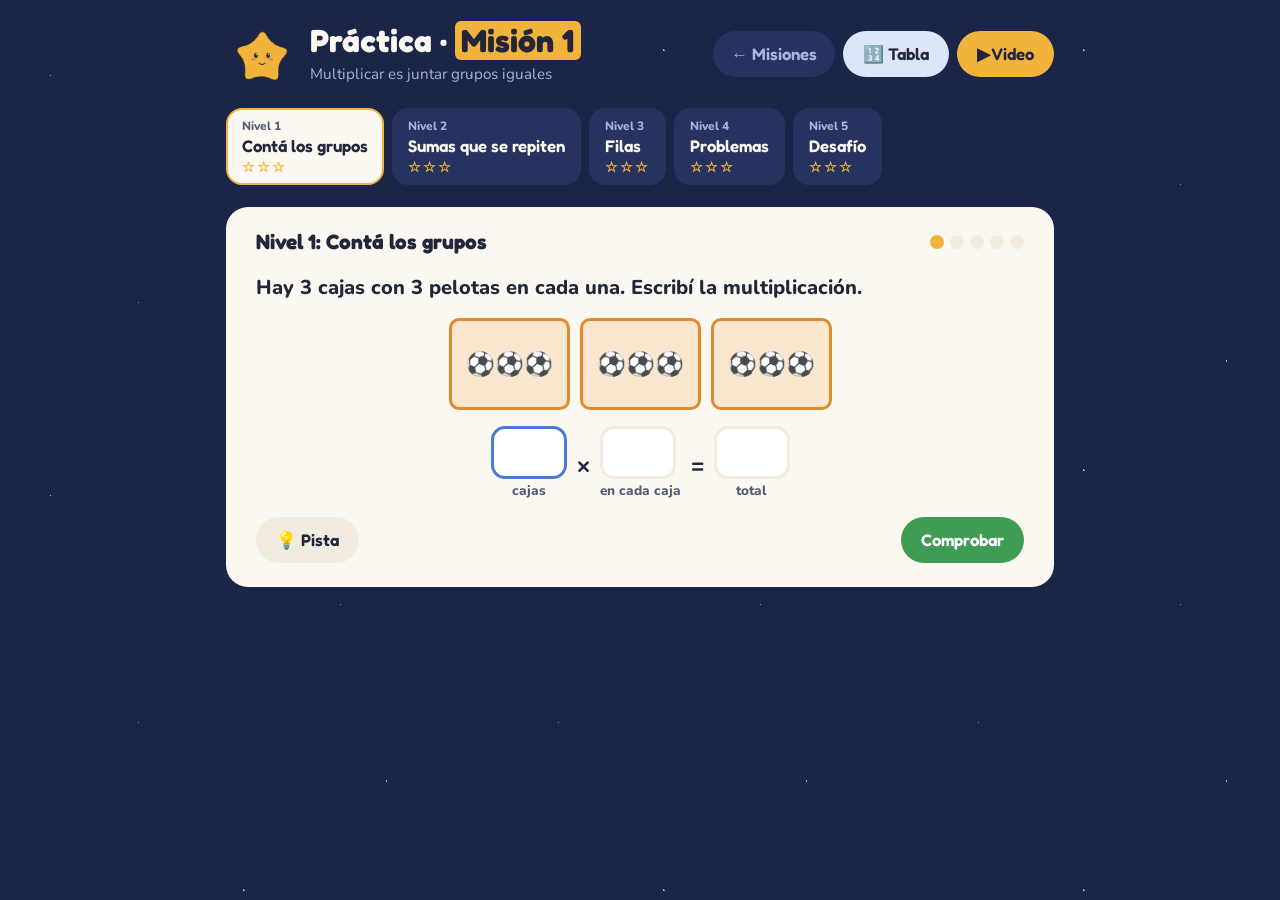
==== M1_practica.html @ fa5069f9 "Misión 1: video and practice (grupos iguales, tabla pitagórica) Co-Authored-By: Claude Opus 5.5 <nor" ====
<!doctype html>
<html lang="es">
<head>
<meta charset="utf-8">
<meta name="viewport" content="width=device-width, initial-scale=1, viewport-fit=cover">
<title>Práctica Misión 1</title>
<link rel="preconnect" href="https://fonts.googleapis.com">
<link rel="stylesheet" href="https://fonts.googleapis.com/css2?family=Fredoka:wght@500;600;700&family=Nunito:wght@600;800&display=swap">
<style>
/* Layout: night-sky page like the study guide and the video. Header (mascot + title + video button),
   level pills, then one paper card that shows a single question at a time with picture, answer, feedback. */
:root {
  --sky: #1b2547;
  --sky-2: #26335f;
  --star: #f2b33d;
  --star-soft: #f7d58c;
  --paper: #fbf8f1;
  --paper-2: #f1ecdf;
  --ink: #23263a;
  --ink-2: #555a75;
  --muted: #aab4d8;
  --good: #3f9c55;
  --good-soft: #dff2e3;
  --bad: #d4513d;
  --bad-soft: #fbe3de;
  --a: #4a7bd8;
  --a-soft: #dbe6fa;
  --b: #e08a2c;
  --b-soft: #fbe7cf;
  --display: "Fredoka", "Arial Rounded MT Bold", "Trebuchet MS", sans-serif;
  --body: "Nunito", "Avenir Next", "Segoe UI", sans-serif;
  color-scheme: dark;
}
* { box-sizing: border-box; }
body {
  margin: 0;
  background-color: var(--sky);
  background-image:
    radial-gradient(1.5px 1.5px at 12% 18%, #ffffffaa 50%, transparent 51%),
    radial-gradient(1px 1px at 33% 72%, #ffffff88 50%, transparent 51%),
    radial-gradient(2px 2px at 58% 12%, #ffffffaa 50%, transparent 51%),
    radial-gradient(1px 1px at 81% 44%, #ffffff77 50%, transparent 51%),
    radial-gradient(1.5px 1.5px at 92% 86%, #ffffff99 50%, transparent 51%);
  background-size: 420px 420px;
  color: var(--paper);
  font-family: var(--body);
  font-size: 18px;
  line-height: 1.45;
  -webkit-tap-highlight-color: transparent;
}
.wrap { max-width: 860px; margin: 0 auto; padding: 18px 16px 56px; display: grid; gap: 18px; }
header { display: grid; grid-template-columns: auto minmax(0, 1fr) auto; gap: 12px; align-items: center; }
.mascot { width: 72px; height: 72px; transition: transform .3s; }
.mascot.jump { animation: jump .7s ease; }
@keyframes jump { 30% { transform: translateY(-16px) rotate(-8deg); } 60% { transform: translateY(0) rotate(6deg); } }
h1 { font-family: var(--display); font-size: clamp(1.4rem, 4.5vw, 2rem); margin: 0; line-height: 1.1; }
h1 mark { background: var(--star); color: var(--ink); padding: 0 .2em; border-radius: 6px; }
.sub { margin: 4px 0 0; color: var(--muted); font-size: .95rem; }

button {
  font: 600 1.05rem var(--display); border: none; border-radius: 999px; padding: 10px 20px; cursor: pointer;
  background: var(--sky); color: var(--paper); min-height: 46px;
}
button.alt { background: var(--paper-2); color: var(--ink); }
button.go { background: var(--good); color: #fff; }
button:disabled { opacity: .45; cursor: default; }
.video-btn { background: var(--star); color: var(--ink); white-space: nowrap; }

.video-box { display: none; background: #000; border-radius: 18px; overflow: hidden; }
.video-box.open { display: block; }
.video-box video { width: 100%; display: block; }
.head-btns { display: flex; flex-wrap: wrap; gap: 8px; justify-content: flex-end; }
@media (max-width: 600px) {
  .head-btns { grid-column: 1 / -1; justify-content: stretch; }
  .head-btns button { flex: 1; }
}
.table-btn { background: var(--a-soft); color: var(--ink); white-space: nowrap; }
.back-btn { font: 600 1.05rem var(--display); background: var(--sky-2); color: var(--muted); text-decoration: none; border-radius: 999px; padding: 10px 18px; display: inline-grid; place-items: center; min-height: 46px; white-space: nowrap; }
@media (max-width: 600px) { .back-btn { flex: 1; } }

/* tabla pitagórica: tap a number to see its row and column */
.ptable-box { display: none; background: var(--paper); color: var(--ink); border-radius: 22px; padding: 16px; gap: 10px; justify-items: center; }
.ptable-box.open { display: grid; }
.ptable-box p { margin: 0; font-weight: 800; text-align: center; }
.ptable-box .readout { font: 600 clamp(1.1rem, 4.5vw, 1.6rem) var(--display); text-align: center; min-height: 1.4em; }
.ptable-box .readout b { color: var(--a); }
.ptable-box .readout i { color: var(--b); font-style: normal; }
.ptable-box .readout em { color: var(--good); font-style: normal; }
.ptable { border-collapse: separate; border-spacing: 2px; font-family: var(--display); font-weight: 600; font-size: clamp(.7rem, 2.6vw, 1rem); }
.ptable td { width: clamp(24px, 7.6vw, 40px); height: clamp(24px, 7.6vw, 36px); text-align: center; border-radius: 6px; cursor: pointer; background: #fff; }
.ptable tr:first-child td, .ptable td:first-child { background: var(--paper-2); color: var(--ink-2); }
.ptable td.row { background: var(--a-soft); }
.ptable td.col { background: var(--b-soft); }
.ptable td.rh { background: var(--a); color: #fff; }
.ptable td.ch { background: var(--b); color: #fff; }
.ptable td.hit { background: var(--good); color: #fff; }

.levels { display: flex; gap: 8px; overflow-x: auto; padding-bottom: 4px; }
.lvl {
  flex: none; background: var(--sky-2); color: var(--paper); border: 2px solid transparent;
  border-radius: 16px; padding: 8px 14px; text-align: left; min-height: 0; display: grid; gap: 2px;
}
.lvl small { font-family: var(--body); font-weight: 800; color: var(--muted); font-size: .75rem; }
.lvl .stars { color: var(--star); letter-spacing: 2px; font-size: .9rem; }
.lvl.on { border-color: var(--star); background: var(--paper); color: var(--ink); }
.lvl.on small { color: var(--ink-2); }

.card { background: var(--paper); color: var(--ink); border-radius: 22px; padding: 20px clamp(16px, 4vw, 30px) 24px; display: grid; gap: 16px; }
.card-top { display: flex; justify-content: space-between; align-items: center; gap: 10px; flex-wrap: wrap; }
.card-top h2 { font-family: var(--display); margin: 0; font-size: 1.3rem; }
.dots { display: flex; gap: 6px; }
.dots span { width: 14px; height: 14px; border-radius: 50%; background: var(--paper-2); }
.dots span.now { background: var(--star); }
.dots span.ok { background: var(--good); }
.dots span.meh { background: var(--b); }

.prompt { font-size: 1.25rem; font-weight: 800; }
.prompt .big { font-family: var(--display); font-size: 1.7rem; font-weight: 600; }
.pic { display: flex; flex-wrap: wrap; gap: 10px; justify-content: center; }

.bag { border: 3px solid #bab4a8; background: #ece8e0; border-radius: 50%; min-width: 92px; min-height: 92px; padding: 14px; display: flex; flex-wrap: wrap; gap: 2px; justify-content: center; align-content: center; max-width: 130px; font-size: 1.45rem; line-height: 1; }
.bag.box { border-radius: 10px; border-color: var(--b); background: var(--b-soft); }
.bag.bolsa { border-radius: 18px 18px 30px 30px; border-color: var(--a); background: var(--a-soft); }

.tray { display: inline-grid; gap: 4px; padding: 10px; background: #d8dde9; border: 4px solid #a0a8be; border-radius: 16px; font-size: 1.6rem; line-height: 1; }
.tray span { width: 1.6em; height: 1.6em; display: grid; place-items: center; border-radius: 8px; }
.tray span.new { background: var(--good-soft); }

.tree { display: grid; gap: 6px; font-weight: 800; }
.tree div { display: flex; gap: 8px; flex-wrap: wrap; align-items: center; }
.tree .r { background: var(--a-soft); color: var(--a); border-radius: 10px; padding: 3px 10px; }
.tree .l { background: var(--b-soft); color: #9a5a12; border-radius: 10px; padding: 3px 10px; }

.answer { display: flex; flex-wrap: wrap; gap: 10px; align-items: center; justify-content: center; font-family: var(--display); font-size: 1.8rem; }
.answer input {
  width: 3.2ch; min-width: 76px; font: 600 1.8rem var(--display); text-align: center; color: var(--ink);
  border: 3px solid var(--paper-2); border-radius: 14px; padding: 6px; background: #fff;
}
.answer input:focus { outline: none; border-color: var(--a); }
.answer input.right { border-color: var(--good); background: var(--good-soft); }
.answer input.wrong { border-color: var(--bad); background: var(--bad-soft); }
.answer .lbl { font-family: var(--body); font-size: .85rem; color: var(--ink-2); display: block; text-align: center; font-weight: 800; }
.answer label { display: grid; gap: 2px; }

.choices { display: grid; grid-template-columns: repeat(auto-fit, minmax(170px, 1fr)); gap: 10px; }
.choice {
  background: #fff; color: var(--ink); border: 3px solid var(--paper-2); border-radius: 16px;
  font: 600 1.35rem var(--display); padding: 12px; min-height: 64px;
}
.choice:hover:not(:disabled) { border-color: var(--a); }
.choice.sel { border-color: var(--a); background: var(--a-soft); }
.choice.right { border-color: var(--good); background: var(--good-soft); }
.choice.wrong { border-color: var(--bad); background: var(--bad-soft); }
.choice.missed { border-color: var(--good); border-style: dashed; }
.note { text-align: center; color: var(--ink-2); font-weight: 800; font-size: .95rem; }

.feedback { border-radius: 14px; padding: 12px 16px; font-weight: 800; display: none; }
.feedback.show { display: block; }
.feedback.ok { background: var(--good-soft); color: var(--good); }
.feedback.no { background: var(--bad-soft); color: var(--bad); }
.feedback.info { background: var(--star-soft); color: var(--ink); }
.feedback .why { display: block; color: var(--ink); font-weight: 600; margin-top: 4px; }

.hint { display: none; background: var(--a-soft); border-radius: 14px; padding: 12px 16px; gap: 10px; }
.hint.show { display: grid; }
.hint p { margin: 0; font-weight: 800; color: var(--a); }

.actions { display: flex; gap: 10px; flex-wrap: wrap; justify-content: space-between; }
.actions .right-side { display: flex; gap: 10px; margin-left: auto; }

.done { text-align: center; display: grid; gap: 14px; justify-items: center; padding: 10px 0; }
.done .big-stars { font-size: 3rem; color: var(--star); letter-spacing: 6px; }
.done h2 { font-family: var(--display); margin: 0; font-size: 1.8rem; }
</style>
</head>
<body>
<div class="wrap">

<header>
  <img class="mascot" id="mascot" src="[data-uri]" alt="">
  <div>
    <h1>Práctica · <mark>Misión 1</mark></h1>
    <p class="sub">Multiplicar es juntar grupos iguales</p>
  </div>
  <div class="head-btns">
    <a class="back-btn" href="index.html">← Misiones</a>
    <button class="table-btn" id="tableBtn">🔢 Tabla</button>
    <button class="video-btn" id="videoBtn">▶ Video</button>
  </div>
</header>

<div class="video-box" id="videoBox">
  <video controls preload="none" src="M1_grupos_iguales.mp4"></video>
</div>

<section class="ptable-box" id="tableBox">
  <p>Tabla pitagórica: tocá un número de la tabla y mirá su fila y su columna.</p>
  <table class="ptable" id="ptable"></table>
  <div class="readout" id="readout"></div>
</section>

<nav class="levels" id="levels"></nav>

<main class="card" id="card"></main>

</div>

<script>
// ---------- helpers ----------
const $ = (s, el = document) => el.querySelector(s);
const rnd = (a, b) => a + Math.floor(Math.random() * (b - a + 1));
const pick = arr => arr[Math.floor(Math.random() * arr.length)];
const shuffle = arr => { const a = arr.slice(); for (let i = a.length - 1; i > 0; i--) { const j = Math.floor(Math.random() * (i + 1)); [a[i], a[j]] = [a[j], a[i]]; } return a; };
const repSum = (n, times) => Array(times).fill(n).join(' + ');
const h = (tag, cls, html) => { const e = document.createElement(tag); if (cls) e.className = cls; if (html != null) e.innerHTML = html; return e; };

const THINGS = [
  { em: '🍪', one: 'galletita', many: 'galletitas', box: 'plato', boxes: 'platos', kind: '' },
  { em: '🍓', one: 'frutilla', many: 'frutillas', box: 'plato', boxes: 'platos', kind: '' },
  { em: '🍬', one: 'caramelo', many: 'caramelos', box: 'bolsa', boxes: 'bolsas', kind: 'bolsa' },
  { em: '⚽', one: 'pelota', many: 'pelotas', box: 'caja', boxes: 'cajas', kind: 'box' },
  { em: '🖍️', one: 'crayón', many: 'crayones', box: 'caja', boxes: 'cajas', kind: 'box' },
  { em: '🌸', one: 'flor', many: 'flores', box: 'maceta', boxes: 'macetas', kind: 'bolsa' },
];

function groupsPic(g, e, th) {
  const wrap = h('div', 'pic');
  for (let i = 0; i < g; i++) wrap.appendChild(h('div', 'bag ' + th.kind, th.em.repeat(e)));
  return wrap;
}
function trayPic(r, c, em, newRow = false, newCol = false) {
  const rows = r + (newRow ? 1 : 0), cols = c + (newCol ? 1 : 0);
  const t = h('div', 'tray');
  t.style.gridTemplateColumns = `repeat(${cols}, auto)`;
  for (let i = 0; i < rows; i++) for (let j = 0; j < cols; j++) {
    const isNew = (newRow && i === r) || (newCol && j === c);
    t.appendChild(h('span', isNew ? 'new' : '', em));
  }
  const w = h('div', 'pic'); w.appendChild(t); return w;
}
function treePic(left, right) {
  const t = h('div', 'tree');
  left.forEach(a => {
    const row = h('div');
    row.appendChild(h('span', 'r', a));
    right.forEach(b => row.appendChild(h('span', 'l', b)));
    t.appendChild(row);
  });
  return t;
}

// ---------- question makers ----------
// Every question: { prompt, pic?, kind: 'mult'|'num'|'choice'|'multi'|'opnum', ..., why, hint, hintPic? }
function qGroups(i) {
  const small = i < 2;
  const g = small ? rnd(2, 3) : rnd(3, 5), e = small ? rnd(2, 3) : rnd(3, 5);
  const th = pick(THINGS);
  return {
    kind: 'mult', g, e,
    prompt: `Hay ${g} ${th.boxes} con ${e} ${th.many} en cada ${th.box === 'maceta' || th.box === 'bolsa' || th.box === 'caja' ? 'una' : 'uno'}. Escribí la multiplicación.`,
    pic: () => groupsPic(g, e, th),
    labels: [th.boxes, `en cada ${th.box}`],
    hint: `Primero contá cuántos ${th.boxes} hay. Después, cuántas cosas hay en un solo ${th.box}.`,
    why: `${g} grupos de ${e}: ${g} × ${e} = ${g * e}`,
  };
}
function qSumToMult(i) {
  const g = i < 2 ? rnd(2, 3) : rnd(4, 6), e = i < 2 ? rnd(2, 4) : pick([5, 6, 7, 8, 10]);
  const th = pick(THINGS);
  return {
    kind: 'mult', g, e,
    prompt: `Escribí esta suma como una multiplicación:<br><span class="big">${repSum(e, g)}</span>`,
    labels: ['veces', 'el número que se repite'],
    hint: `Contá cuántas veces aparece el ${e}.`,
    hintPic: () => trayPic(g, e, '🔵'),
    why: `El ${e} aparece ${g} veces: ${g} × ${e} = ${g * e}`,
  };
}
function qMultToSum(i) {
  const g = i < 2 ? rnd(2, 3) : rnd(3, 5), e = i < 2 ? rnd(2, 5) : rnd(4, 9);
  const opts = [
    { t: repSum(e, g), ok: true },
    { t: `${g} + ${e}`, ok: false },
    { t: repSum(e, g + 1), ok: false },
  ];
  if (g > 2) opts.push({ t: repSum(e, g - 1), ok: false });
  return {
    kind: 'choice',
    prompt: `¿Qué suma es lo mismo que <span class="big">${g} × ${e}</span>?`,
    options: shuffle(opts),
    hint: `${g} × ${e} quiere decir “${g} veces ${e}”: el ${e} tiene que aparecer ${g} veces.`,
    why: `${g} × ${e} es ${g} veces ${e}: ${repSum(e, g)} = ${g * e}`,
  };
}
function qTray(i) {
  const r = i < 2 ? rnd(2, 3) : rnd(3, 5), c = i < 2 ? rnd(3, 4) : rnd(5, 8);
  const em = pick(['🥐', '🧁', '🍩']);
  return {
    kind: 'mult', g: r, e: c,
    prompt: `Una bandeja con ${r} filas iguales. ¿Cuántos hay en total? Escribí la multiplicación.`,
    pic: () => trayPic(r, c, em),
    labels: ['filas', 'en cada fila'],
    hint: 'Contá las filas (de arriba hacia abajo). Después contá cuántos hay en una sola fila.',
    why: `${r} filas de ${c}: ${r} × ${c} = ${r * c}`,
  };
}
function qTrayMore(i, byRow) {
  const r = rnd(3, 5), c = rnd(5, 8), em = '🥐', P = r * c;
  if (byRow) return {
    kind: 'num', answer: P + c,
    prompt: `En la bandeja hay ${r} filas de ${c}: <b>${r} × ${c} = ${P}</b>.<br>Si agregamos <b>una fila más</b>, igual a las otras, ¿cuántas medialunas hay?`,
    pic: () => trayPic(r, c, em),
    hint: `La fila nueva tiene ${c} medialunas. Ahora son ${r + 1} filas de ${c}.`,
    hintPic: () => trayPic(r, c, em, true, false),
    why: `${r + 1} × ${c} = ${P + c}. Es lo mismo que ${P} + ${c}.`,
  };
  return {
    kind: 'num', answer: P + r,
    prompt: `En la bandeja hay ${r} filas de ${c}: <b>${r} × ${c} = ${P}</b>.<br>Si agregamos <b>una medialuna más en cada fila</b>, ¿cuántas hay?`,
    pic: () => trayPic(r, c, em),
    hint: `Siguen siendo ${r} filas, pero ahora de ${c + 1}. Agregaste ${r} medialunas.`,
    hintPic: () => trayPic(r, c, em, false, true),
    why: `${r} × ${c + 1} = ${P + r}. Es lo mismo que ${P} + ${r}.`,
  };
}

const PROBLEMS = {
  mult: [
    (a, b) => [`Hay ${a} cajas con ${b} lápices cada una. ¿Cuántos lápices hay?`, 'lápices'],
    (a, b) => [`Mamá compró ${a} paquetes de ${b} caramelos cada uno. ¿Cuántos caramelos compró?`, 'caramelos'],
    (a, b) => [`En el aula hay ${a} filas de bancos, con ${b} bancos en cada fila. ¿Cuántos bancos hay?`, 'bancos'],
    (a, b) => [`Cada auto tiene 4 ruedas. ¿Cuántas ruedas tienen ${a} autos?`, 'ruedas', 4],
    (a, b) => [`En una huerta hay ${a} surcos con ${b} plantines cada uno. ¿Cuántos plantines hay?`, 'plantines'],
  ],
  add: [
    (a, b) => [`Juan tenía ${a} figuritas y su abuela le regaló ${b}. ¿Cuántas tiene ahora?`, 'figuritas'],
    (a, b) => [`En un estante hay ${a} libros y en otro hay ${b}. ¿Cuántos libros hay en los dos?`, 'libros'],
  ],
};
function qProblem(i) {
  // order: easy ×, +, ×, combinations, harder ×
  if (i === 3) {
    const a = rnd(2, 4), b = rnd(2, 3);
    const tops = ['remera roja', 'remera azul', 'remera verde', 'remera blanca'].slice(0, a);
    const bots = ['pantalón azul', 'pantalón negro', 'pantalón gris'].slice(0, b);
    return {
      kind: 'opnum', a, b, op: '×', answer: a * b,
      prompt: `Sofi tiene ${a} remeras y ${b} pantalones. ¿De cuántas maneras distintas puede combinar una remera con un pantalón?`,
      hint: `Cada remera se puede usar con ${b} pantalones distintos. Son grupos iguales.`,
      hintPic: () => treePic(tops, bots),
      why: `${a} remeras, y cada una con ${b} opciones: ${a} × ${b} = ${a * b} maneras.`,
    };
  }
  if (i === 1) {
    const a = rnd(12, 30), b = rnd(5, 15);
    const [txt] = pick(PROBLEMS.add)(a, b);
    return {
      kind: 'opnum', a, b, op: '+', answer: a + b, prompt: txt,
      hint: 'Fijate si hay grupos iguales. Si solo se juntan dos cantidades distintas, es una suma.',
      why: `No hay grupos iguales: se juntan ${a} y ${b}. ${a} + ${b} = ${a + b}`,
    };
  }
  const big = i === 4;
  let a = big ? rnd(6, 9) : rnd(2, 4), b = big ? rnd(6, 9) : rnd(3, 5);
  let [txt, unit, fixed] = pick(PROBLEMS.mult)(a, b);
  if (fixed) b = fixed;
  return {
    kind: 'opnum', a, b, op: '×', answer: a * b, prompt: txt,
    hint: 'Buscá las palabras “cada uno”, “cada una” o “en cada fila”: ahí hay grupos iguales.',
    hintPic: () => trayPic(a, b, '🔵'),
    why: `${a} grupos iguales de ${b}: ${a} × ${b} = ${a * b} ${unit}.`,
  };
}
function qWhich(i) {
  const g = rnd(3, 5);
  let e = rnd(2, 6);
  if (e === g) e = g === 5 ? 6 : g + 1;   // 4 × 4 would show two identical options
  const th = pick(THINGS);
  const opts = [
    { t: `${g} × ${e}`, ok: true },
    { t: `${e} × ${g}`, ok: true },
    { t: repSum(e, g), ok: true },
    { t: `${g} + ${e}`, ok: false },
    { t: repSum(e, g - 1), ok: false },
    { t: `${g} × ${e + 1}`, ok: false },
  ];
  return {
    kind: 'multi',
    prompt: `${g} ${th.boxes} con ${e} ${th.many} en cada ${th.box}. ¿Qué cálculos sirven para saber cuántas hay? <br><small>Puede haber más de uno.</small>`,
    pic: () => groupsPic(g, e, th),
    options: shuffle(opts),
    hint: `Sirve todo lo que cuente ${g} grupos de ${e}. Acordate: el orden de la multiplicación no cambia el resultado.`,
    why: `Sirven ${g} × ${e}, ${e} × ${g} y ${repSum(e, g)}. Todos dan ${g * e}.`,
  };
}
function qMoreLess() {
  const cases = [];
  for (let a = 2; a <= 9; a++) for (let b = 2; b <= 10; b++) for (const n of [10, 20, 30, 50]) {
    const p = a * b;
    if (Math.abs(p - n) >= 3 && Math.abs(p - n) <= 12) cases.push([a, b, n]);
  }
  const [a, b, n] = pick(cases), p = a * b, more = p > n;
  return {
    kind: 'choice',
    prompt: `Sin hacer la cuenta exacta: ¿<span class="big">${a} × ${b}</span> da más o menos que ${n}?`,
    options: [{ t: `Más que ${n}`, ok: more }, { t: `Menos que ${n}`, ok: !more }],
    hint: `Pensá en una multiplicación parecida que sepas, con números redondos. Por ejemplo, ${a} × ${b > 5 ? 10 : 5}.`,
    why: `${a} × ${b} = ${p}, que es ${more ? 'más' : 'menos'} que ${n}.`,
  };
}

const LEVELS = [
  { name: 'Contá los grupos', make: i => qGroups(i) },
  { name: 'Sumas que se repiten', make: i => (i % 2 === 0 ? qSumToMult(i) : qMultToSum(i)) },
  { name: 'Filas', make: i => (i < 3 ? qTray(i) : qTrayMore(i, i === 3)) },
  { name: 'Problemas', make: i => qProblem(i) },
  { name: 'Desafío', make: i => (i < 3 ? qWhich(i) : qMoreLess()) },
];
const PER_LEVEL = 5;

// ---------- state ----------
const KEY = 'mision1-practica';
let best = {};
try { best = JSON.parse(localStorage.getItem(KEY) || '{}') || {}; } catch (e) { best = {}; }
const saveBest = () => { try { localStorage.setItem(KEY, JSON.stringify(best)); } catch (e) {} };

let level = 0, idx = 0, results = [], q = null, tries = 0, finished = false;

function starsFor(res) {
  const ok = res.filter(r => r === 'ok').length;
  return ok === PER_LEVEL ? 3 : ok >= 3 ? 2 : 1;
}

function drawLevels() {
  const nav = $('#levels'); nav.innerHTML = '';
  LEVELS.forEach((L, k) => {
    const b = h('button', 'lvl' + (k === level ? ' on' : ''));
    const s = best[k] || 0;
    b.innerHTML = `<small>Nivel ${k + 1}</small>${L.name}<span class="stars">${'★'.repeat(s)}${'☆'.repeat(3 - s)}</span>`;
    b.onclick = () => startLevel(k);
    nav.appendChild(b);
  });
  const on = $('.lvl.on', nav);
  if (on) nav.scrollTo({ left: on.offsetLeft - 16, behavior: 'smooth' });
}

function startLevel(k) {
  level = k; idx = 0; results = []; seen = new Set();
  drawLevels();
  nextQuestion();
}

let seen = new Set();
function nextQuestion() {
  for (let k = 0; k < 20; k++) {   // avoid repeating a question inside one level
    q = LEVELS[level].make(idx);
    if (!seen.has(q.prompt)) break;
  }
  seen.add(q.prompt); tries = 0; finished = false;
  render();
}

// ---------- render one question ----------
function render() {
  const card = $('#card'); card.innerHTML = '';
  const top = h('div', 'card-top');
  top.appendChild(h('h2', '', `Nivel ${level + 1}: ${LEVELS[level].name}`));
  const dots = h('div', 'dots');
  for (let k = 0; k < PER_LEVEL; k++) {
    const r = results[k];
    dots.appendChild(h('span', r === 'ok' ? 'ok' : r ? 'meh' : (k === idx ? 'now' : '')));
  }
  top.appendChild(dots);
  card.appendChild(top);

  card.appendChild(h('div', 'prompt', q.prompt));
  if (q.pic) card.appendChild(q.pic());

  const area = h('div'); area.id = 'area';
  card.appendChild(area);
  buildAnswer(area);

  const hint = h('div', 'hint'); hint.id = 'hint';
  hint.appendChild(h('p', '', '💡 ' + q.hint));
  if (q.hintPic) hint.appendChild(q.hintPic());
  card.appendChild(hint);

  const fb = h('div', 'feedback'); fb.id = 'fb'; card.appendChild(fb);

  const act = h('div', 'actions');
  const hb = h('button', 'alt', '💡 Pista'); hb.id = 'hintBtn';
  hb.onclick = () => { hint.classList.add('show'); hb.disabled = true; };
  act.appendChild(hb);
  const rs = h('div', 'right-side');
  const cb = h('button', 'go', 'Comprobar'); cb.id = 'checkBtn'; cb.onclick = check;
  const nb = h('button', '', 'Siguiente →'); nb.id = 'nextBtn'; nb.style.display = 'none';
  nb.onclick = () => { idx++; idx < PER_LEVEL ? nextQuestion() : levelDone(); };
  rs.appendChild(cb); rs.appendChild(nb);
  act.appendChild(rs);
  card.appendChild(act);

  const first = card.querySelector('input');
  if (first && matchMedia('(pointer: fine)').matches) first.focus();
}

function numInput(id, label) {
  const lab = h('label');
  const inp = h('input'); inp.id = id; inp.type = 'text'; inp.inputMode = 'numeric'; inp.autocomplete = 'off';
  inp.addEventListener('keydown', e => { if (e.key === 'Enter') { e.preventDefault(); if (!finished) check(); else $('#nextBtn').click(); } });
  inp.addEventListener('input', () => { inp.value = inp.value.replace(/\D/g, '').slice(0, 4); inp.classList.remove('wrong', 'right'); });
  lab.appendChild(inp);
  if (label) lab.appendChild(h('span', 'lbl', label));
  return lab;
}

function buildAnswer(area) {
  area.className = '';
  if (q.kind === 'mult') {
    const a = h('div', 'answer');
    a.appendChild(numInput('f1', q.labels && q.labels[0]));
    a.appendChild(h('span', '', '×'));
    a.appendChild(numInput('f2', q.labels && q.labels[1]));
    a.appendChild(h('span', '', '='));
    a.appendChild(numInput('res', 'total'));
    area.appendChild(a);
  } else if (q.kind === 'num') {
    const a = h('div', 'answer');
    a.appendChild(numInput('res', 'total'));
    area.appendChild(a);
  } else if (q.kind === 'choice' || q.kind === 'multi') {
    const c = h('div', 'choices');
    q.options.forEach((o, k) => {
      const b = h('button', 'choice', o.t); b.dataset.k = k;
      b.onclick = () => {
        if (finished) return;
        if (q.kind === 'choice') { c.querySelectorAll('.choice').forEach(x => x.classList.remove('sel')); b.classList.add('sel'); check(); }
        else b.classList.toggle('sel');
      };
      c.appendChild(b);
    });
    area.appendChild(c);
    if (q.kind === 'multi') area.appendChild(h('p', 'note', 'Tocá todos los que sirven y después “Comprobar”.'));
  } else if (q.kind === 'opnum') {
    area.appendChild(h('p', 'note', 'Primero: ¿qué cálculo resuelve el problema?'));
    const c = h('div', 'choices');
    const ops = shuffle([{ t: `${q.a} × ${q.b}`, op: '×' }, { t: `${q.a} + ${q.b}`, op: '+' }]);
    ops.forEach(o => {
      const b = h('button', 'choice', o.t);
      b.onclick = () => {
        if (q.opDone || finished) return;
        if (o.op === q.op) {
          b.classList.add('right'); q.opDone = true;
          c.querySelectorAll('.choice').forEach(x => x.disabled = true);
          const a = h('div', 'answer');
          a.appendChild(h('span', '', `${q.a} ${q.op} ${q.b} =`));
          a.appendChild(numInput('res', ''));
          area.appendChild(a);
          $('#res').focus();
          showFb('info', '¡Bien elegido! Ahora calculá el resultado.');
        } else {
          b.classList.add('wrong'); b.disabled = true; q.opMiss = true;
          showFb('no', 'Mmm, ese no. Leé otra vez: ¿hay grupos iguales?');
        }
      };
      c.appendChild(b);
    });
    area.appendChild(c);
  }
}

function showFb(kind, msg, why) {
  const fb = $('#fb');
  fb.className = 'feedback show ' + kind;
  fb.innerHTML = msg + (why ? `<span class="why">${why}</span>` : '');
}

function val(id) { const e = $('#' + id); return e && e.value !== '' ? +e.value : null; }

function check() {
  if (finished) return;
  let ok = false, partial = '';
  if (q.kind === 'mult') {
    const a = val('f1'), b = val('f2'), r = val('res');
    if (a == null || b == null || r == null) { showFb('info', 'Completá los tres casilleros.'); return; }
    const factorsOk = (a === q.g && b === q.e) || (a === q.e && b === q.g);
    const resOk = r === q.g * q.e;
    $('#f1').classList.add(factorsOk ? 'right' : 'wrong');
    $('#f2').classList.add(factorsOk ? 'right' : 'wrong');
    $('#res').classList.add(resOk ? 'right' : 'wrong');
    ok = factorsOk && resOk;
    partial = !factorsOk ? 'Revisá los números de la multiplicación.' : 'La multiplicación está bien. Revisá el total.';
  } else if (q.kind === 'num' || q.kind === 'opnum') {
    if (q.kind === 'opnum' && !q.opDone) { showFb('info', 'Primero elegí el cálculo.'); return; }
    const r = val('res');
    if (r == null) { showFb('info', 'Escribí el resultado.'); return; }
    ok = r === q.answer;
    $('#res').classList.add(ok ? 'right' : 'wrong');
    partial = 'Ese no es el resultado.';
  } else if (q.kind === 'choice') {
    const sel = $('#area .choice.sel');
    if (!sel) return;
    ok = q.options[+sel.dataset.k].ok;
    sel.classList.remove('sel'); sel.classList.add(ok ? 'right' : 'wrong');
    if (!ok) sel.disabled = true;
    partial = 'Ese no es.';
  } else if (q.kind === 'multi') {
    const btns = [...document.querySelectorAll('#area .choice')];
    const chosen = btns.filter(b => b.classList.contains('sel'));
    if (!chosen.length) { showFb('info', 'Tocá al menos uno.'); return; }
    ok = btns.every(b => b.classList.contains('sel') === q.options[+b.dataset.k].ok);
    const wrongPicked = chosen.some(b => !q.options[+b.dataset.k].ok);
    partial = wrongPicked ? 'Elegiste alguno que no sirve.' : 'Te falta alguno que también sirve.';
    if (ok || tries >= 1) {
      btns.forEach(b => {
        const good = q.options[+b.dataset.k].ok, sel = b.classList.contains('sel');
        b.classList.remove('sel');
        const cls = good ? (sel ? 'right' : 'missed') : (sel ? 'wrong' : '');
        if (cls) b.classList.add(cls);
      });
    }
  }
  tries++;
  if (ok) return finish(tries === 1 && !q.opMiss ? 'ok' : 'meh',
    tries === 1 && !q.opMiss ? pick(['¡Muy bien!', '¡Excelente!', '¡Genial!', '¡Perfecto!']) : '¡Ahora sí!');
  if (tries >= 2) return finish('miss', 'Esta vez no salió. Mirá cómo se resuelve:');
  showFb('no', partial + ' Probá otra vez.');
  if (!$('#hint').classList.contains('show')) { $('#hint').classList.add('show'); $('#hintBtn').disabled = true; }
}

function finish(result, msg) {
  finished = true;
  results[idx] = result;
  showFb(result === 'miss' ? 'no' : 'ok', msg, q.why);
  if (result === 'miss' && q.kind === 'mult') {
    $('#f1').value = q.g; $('#f2').value = q.e; $('#res').value = q.g * q.e;
  }
  if ((result === 'miss') && (q.kind === 'num' || q.kind === 'opnum') && $('#res')) $('#res').value = q.answer;
  document.querySelectorAll('#area input').forEach(i => i.readOnly = true);
  if (result === 'miss' && q.kind === 'choice') document.querySelectorAll('#area .choice').forEach(b => { if (q.options[+b.dataset.k].ok) b.classList.add('missed'); });
  document.querySelectorAll('#area .choice').forEach(b => b.disabled = true);
  $('#checkBtn').style.display = 'none';
  const nb = $('#nextBtn'); nb.style.display = '';
  nb.textContent = idx < PER_LEVEL - 1 ? 'Siguiente →' : 'Ver resultado ★';
  nb.focus();
  if (result === 'ok') { const m = $('#mascot'); m.classList.remove('jump'); void m.offsetWidth; m.classList.add('jump'); }
  // refresh dots
  const dots = document.querySelectorAll('.dots span');
  dots[idx].className = result === 'ok' ? 'ok' : 'meh';
}

function levelDone() {
  const s = starsFor(results);
  best[level] = Math.max(best[level] || 0, s); saveBest();
  drawLevels();
  const ok = results.filter(r => r === 'ok').length;
  const card = $('#card'); card.innerHTML = '';
  const d = h('div', 'done');
  d.appendChild(h('div', 'big-stars', '★'.repeat(s) + '☆'.repeat(3 - s)));
  d.appendChild(h('h2', '', s === 3 ? '¡Nivel superado!' : s === 2 ? '¡Muy bien!' : '¡Buen intento!'));
  d.appendChild(h('p', '', `Acertaste ${ok} de ${PER_LEVEL} a la primera.`));
  const row = h('div', 'actions');
  const again = h('button', 'alt', '↻ Repetir nivel'); again.onclick = () => startLevel(level);
  row.appendChild(again);
  if (level < LEVELS.length - 1) {
    const nx = h('button', 'go', `Nivel ${level + 2} →`); nx.onclick = () => startLevel(level + 1);
    row.appendChild(nx);
  } else {
    d.appendChild(h('p', '', '¡Terminaste todos los niveles de la Misión 1! 🚀'));
  }
  d.appendChild(row);
  card.appendChild(d);
  const m = $('#mascot'); m.classList.remove('jump'); void m.offsetWidth; m.classList.add('jump');
}

// ---------- tabla pitagórica ----------
(function () {
  const tb = $('#ptable');
  for (let i = 0; i <= 10; i++) {
    const tr = h('tr');
    for (let j = 0; j <= 10; j++) {
      const td = h('td', '', i === 0 && j === 0 ? '×' : i === 0 ? j : j === 0 ? i : i * j);
      td.dataset.r = i; td.dataset.c = j;
      tr.appendChild(td);
    }
    tb.appendChild(tr);
  }
  tb.addEventListener('click', e => {
    const td = e.target.closest('td'); if (!td) return;
    const r = +td.dataset.r, c = +td.dataset.c;
    if (!r || !c) return;
    tb.querySelectorAll('td').forEach(x => {
      const i = +x.dataset.r, j = +x.dataset.c;
      x.className = i === r && j === c ? 'hit' : i === r && j === 0 ? 'rh' : j === c && i === 0 ? 'ch'
        : i === r && j > 0 ? 'row' : j === c && i > 0 ? 'col' : '';
    });
    $('#readout').innerHTML = `fila del <b>${r}</b>, columna del <i>${c}</i>: <b>${r}</b> × <i>${c}</i> = <em>${r * c}</em>`;
  });
  $('#tableBtn').onclick = () => {
    const open = $('#tableBox').classList.toggle('open');
    $('#tableBtn').textContent = open ? '✕ Tabla' : '🔢 Tabla';
  };
})();

// ---------- video ----------
$('#videoBtn').onclick = () => {
  const box = $('#videoBox'), open = box.classList.toggle('open');
  $('#videoBtn').textContent = open ? '✕ Cerrar video' : '▶ Video';
  if (!open) $('video', box).pause();
};

startLevel(0);
</script>
</body>
</html>
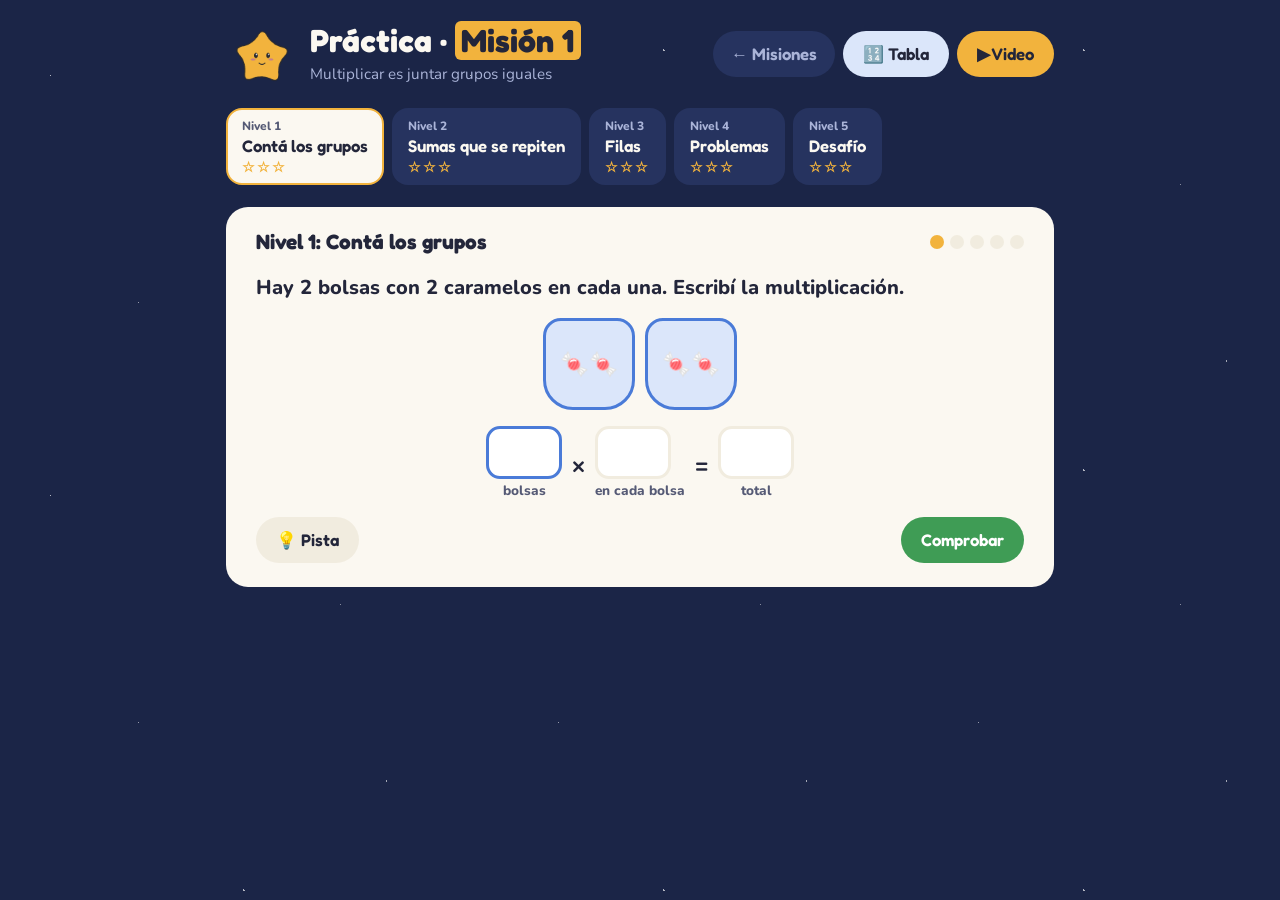
==== commit 7fe49c58: "Misión 2: video and practice (×10, ×100, ×1.000); share practice code Moves the practice engine into" ====
--- a/M1_practica.html
+++ b/M1_practica.html
@@ -6,178 +6,14 @@
 <title>Práctica Misión 1</title>
 <link rel="preconnect" href="https://fonts.googleapis.com">
 <link rel="stylesheet" href="https://fonts.googleapis.com/css2?family=Fredoka:wght@500;600;700&family=Nunito:wght@600;800&display=swap">
-<style>
-/* Layout: night-sky page like the study guide and the video. Header (mascot + title + video button),
-   level pills, then one paper card that shows a single question at a time with picture, answer, feedback. */
-:root {
-  --sky: #1b2547;
-  --sky-2: #26335f;
-  --star: #f2b33d;
-  --star-soft: #f7d58c;
-  --paper: #fbf8f1;
-  --paper-2: #f1ecdf;
-  --ink: #23263a;
-  --ink-2: #555a75;
-  --muted: #aab4d8;
-  --good: #3f9c55;
-  --good-soft: #dff2e3;
-  --bad: #d4513d;
-  --bad-soft: #fbe3de;
-  --a: #4a7bd8;
-  --a-soft: #dbe6fa;
-  --b: #e08a2c;
-  --b-soft: #fbe7cf;
-  --display: "Fredoka", "Arial Rounded MT Bold", "Trebuchet MS", sans-serif;
-  --body: "Nunito", "Avenir Next", "Segoe UI", sans-serif;
-  color-scheme: dark;
-}
-* { box-sizing: border-box; }
-body {
-  margin: 0;
-  background-color: var(--sky);
-  background-image:
-    radial-gradient(1.5px 1.5px at 12% 18%, #ffffffaa 50%, transparent 51%),
-    radial-gradient(1px 1px at 33% 72%, #ffffff88 50%, transparent 51%),
-    radial-gradient(2px 2px at 58% 12%, #ffffffaa 50%, transparent 51%),
-    radial-gradient(1px 1px at 81% 44%, #ffffff77 50%, transparent 51%),
-    radial-gradient(1.5px 1.5px at 92% 86%, #ffffff99 50%, transparent 51%);
-  background-size: 420px 420px;
-  color: var(--paper);
-  font-family: var(--body);
-  font-size: 18px;
-  line-height: 1.45;
-  -webkit-tap-highlight-color: transparent;
-}
-.wrap { max-width: 860px; margin: 0 auto; padding: 18px 16px 56px; display: grid; gap: 18px; }
-header { display: grid; grid-template-columns: auto minmax(0, 1fr) auto; gap: 12px; align-items: center; }
-.mascot { width: 72px; height: 72px; transition: transform .3s; }
-.mascot.jump { animation: jump .7s ease; }
-@keyframes jump { 30% { transform: translateY(-16px) rotate(-8deg); } 60% { transform: translateY(0) rotate(6deg); } }
-h1 { font-family: var(--display); font-size: clamp(1.4rem, 4.5vw, 2rem); margin: 0; line-height: 1.1; }
-h1 mark { background: var(--star); color: var(--ink); padding: 0 .2em; border-radius: 6px; }
-.sub { margin: 4px 0 0; color: var(--muted); font-size: .95rem; }
-
-button {
-  font: 600 1.05rem var(--display); border: none; border-radius: 999px; padding: 10px 20px; cursor: pointer;
-  background: var(--sky); color: var(--paper); min-height: 46px;
-}
-button.alt { background: var(--paper-2); color: var(--ink); }
-button.go { background: var(--good); color: #fff; }
-button:disabled { opacity: .45; cursor: default; }
-.video-btn { background: var(--star); color: var(--ink); white-space: nowrap; }
-
-.video-box { display: none; background: #000; border-radius: 18px; overflow: hidden; }
-.video-box.open { display: block; }
-.video-box video { width: 100%; display: block; }
-.head-btns { display: flex; flex-wrap: wrap; gap: 8px; justify-content: flex-end; }
-@media (max-width: 600px) {
-  .head-btns { grid-column: 1 / -1; justify-content: stretch; }
-  .head-btns button { flex: 1; }
-}
-.table-btn { background: var(--a-soft); color: var(--ink); white-space: nowrap; }
-.back-btn { font: 600 1.05rem var(--display); background: var(--sky-2); color: var(--muted); text-decoration: none; border-radius: 999px; padding: 10px 18px; display: inline-grid; place-items: center; min-height: 46px; white-space: nowrap; }
-@media (max-width: 600px) { .back-btn { flex: 1; } }
-
-/* tabla pitagórica: tap a number to see its row and column */
-.ptable-box { display: none; background: var(--paper); color: var(--ink); border-radius: 22px; padding: 16px; gap: 10px; justify-items: center; }
-.ptable-box.open { display: grid; }
-.ptable-box p { margin: 0; font-weight: 800; text-align: center; }
-.ptable-box .readout { font: 600 clamp(1.1rem, 4.5vw, 1.6rem) var(--display); text-align: center; min-height: 1.4em; }
-.ptable-box .readout b { color: var(--a); }
-.ptable-box .readout i { color: var(--b); font-style: normal; }
-.ptable-box .readout em { color: var(--good); font-style: normal; }
-.ptable { border-collapse: separate; border-spacing: 2px; font-family: var(--display); font-weight: 600; font-size: clamp(.7rem, 2.6vw, 1rem); }
-.ptable td { width: clamp(24px, 7.6vw, 40px); height: clamp(24px, 7.6vw, 36px); text-align: center; border-radius: 6px; cursor: pointer; background: #fff; }
-.ptable tr:first-child td, .ptable td:first-child { background: var(--paper-2); color: var(--ink-2); }
-.ptable td.row { background: var(--a-soft); }
-.ptable td.col { background: var(--b-soft); }
-.ptable td.rh { background: var(--a); color: #fff; }
-.ptable td.ch { background: var(--b); color: #fff; }
-.ptable td.hit { background: var(--good); color: #fff; }
-
-.levels { display: flex; gap: 8px; overflow-x: auto; padding-bottom: 4px; }
-.lvl {
-  flex: none; background: var(--sky-2); color: var(--paper); border: 2px solid transparent;
-  border-radius: 16px; padding: 8px 14px; text-align: left; min-height: 0; display: grid; gap: 2px;
-}
-.lvl small { font-family: var(--body); font-weight: 800; color: var(--muted); font-size: .75rem; }
-.lvl .stars { color: var(--star); letter-spacing: 2px; font-size: .9rem; }
-.lvl.on { border-color: var(--star); background: var(--paper); color: var(--ink); }
-.lvl.on small { color: var(--ink-2); }
-
-.card { background: var(--paper); color: var(--ink); border-radius: 22px; padding: 20px clamp(16px, 4vw, 30px) 24px; display: grid; gap: 16px; }
-.card-top { display: flex; justify-content: space-between; align-items: center; gap: 10px; flex-wrap: wrap; }
-.card-top h2 { font-family: var(--display); margin: 0; font-size: 1.3rem; }
-.dots { display: flex; gap: 6px; }
-.dots span { width: 14px; height: 14px; border-radius: 50%; background: var(--paper-2); }
-.dots span.now { background: var(--star); }
-.dots span.ok { background: var(--good); }
-.dots span.meh { background: var(--b); }
-
-.prompt { font-size: 1.25rem; font-weight: 800; }
-.prompt .big { font-family: var(--display); font-size: 1.7rem; font-weight: 600; }
-.pic { display: flex; flex-wrap: wrap; gap: 10px; justify-content: center; }
-
-.bag { border: 3px solid #bab4a8; background: #ece8e0; border-radius: 50%; min-width: 92px; min-height: 92px; padding: 14px; display: flex; flex-wrap: wrap; gap: 2px; justify-content: center; align-content: center; max-width: 130px; font-size: 1.45rem; line-height: 1; }
-.bag.box { border-radius: 10px; border-color: var(--b); background: var(--b-soft); }
-.bag.bolsa { border-radius: 18px 18px 30px 30px; border-color: var(--a); background: var(--a-soft); }
-
-.tray { display: inline-grid; gap: 4px; padding: 10px; background: #d8dde9; border: 4px solid #a0a8be; border-radius: 16px; font-size: 1.6rem; line-height: 1; }
-.tray span { width: 1.6em; height: 1.6em; display: grid; place-items: center; border-radius: 8px; }
-.tray span.new { background: var(--good-soft); }
-
-.tree { display: grid; gap: 6px; font-weight: 800; }
-.tree div { display: flex; gap: 8px; flex-wrap: wrap; align-items: center; }
-.tree .r { background: var(--a-soft); color: var(--a); border-radius: 10px; padding: 3px 10px; }
-.tree .l { background: var(--b-soft); color: #9a5a12; border-radius: 10px; padding: 3px 10px; }
-
-.answer { display: flex; flex-wrap: wrap; gap: 10px; align-items: center; justify-content: center; font-family: var(--display); font-size: 1.8rem; }
-.answer input {
-  width: 3.2ch; min-width: 76px; font: 600 1.8rem var(--display); text-align: center; color: var(--ink);
-  border: 3px solid var(--paper-2); border-radius: 14px; padding: 6px; background: #fff;
-}
-.answer input:focus { outline: none; border-color: var(--a); }
-.answer input.right { border-color: var(--good); background: var(--good-soft); }
-.answer input.wrong { border-color: var(--bad); background: var(--bad-soft); }
-.answer .lbl { font-family: var(--body); font-size: .85rem; color: var(--ink-2); display: block; text-align: center; font-weight: 800; }
-.answer label { display: grid; gap: 2px; }
-
-.choices { display: grid; grid-template-columns: repeat(auto-fit, minmax(170px, 1fr)); gap: 10px; }
-.choice {
-  background: #fff; color: var(--ink); border: 3px solid var(--paper-2); border-radius: 16px;
-  font: 600 1.35rem var(--display); padding: 12px; min-height: 64px;
-}
-.choice:hover:not(:disabled) { border-color: var(--a); }
-.choice.sel { border-color: var(--a); background: var(--a-soft); }
-.choice.right { border-color: var(--good); background: var(--good-soft); }
-.choice.wrong { border-color: var(--bad); background: var(--bad-soft); }
-.choice.missed { border-color: var(--good); border-style: dashed; }
-.note { text-align: center; color: var(--ink-2); font-weight: 800; font-size: .95rem; }
-
-.feedback { border-radius: 14px; padding: 12px 16px; font-weight: 800; display: none; }
-.feedback.show { display: block; }
-.feedback.ok { background: var(--good-soft); color: var(--good); }
-.feedback.no { background: var(--bad-soft); color: var(--bad); }
-.feedback.info { background: var(--star-soft); color: var(--ink); }
-.feedback .why { display: block; color: var(--ink); font-weight: 600; margin-top: 4px; }
-
-.hint { display: none; background: var(--a-soft); border-radius: 14px; padding: 12px 16px; gap: 10px; }
-.hint.show { display: grid; }
-.hint p { margin: 0; font-weight: 800; color: var(--a); }
-
-.actions { display: flex; gap: 10px; flex-wrap: wrap; justify-content: space-between; }
-.actions .right-side { display: flex; gap: 10px; margin-left: auto; }
-
-.done { text-align: center; display: grid; gap: 14px; justify-items: center; padding: 10px 0; }
-.done .big-stars { font-size: 3rem; color: var(--star); letter-spacing: 6px; }
-.done h2 { font-family: var(--display); margin: 0; font-size: 1.8rem; }
-</style>
+<link rel="stylesheet" href="practica.css">
+
 </head>
 <body>
 <div class="wrap">
 
 <header>
-  <img class="mascot" id="mascot" src="[data-uri]" alt="">
+  <img class="mascot" id="mascot" src="mascot.png" alt="">
   <div>
     <h1>Práctica · <mark>Misión 1</mark></h1>
     <p class="sub">Multiplicar es juntar grupos iguales</p>
@@ -205,15 +41,8 @@
 
 </div>
 
+<script src="practica.js"></script>
 <script>
-// ---------- helpers ----------
-const $ = (s, el = document) => el.querySelector(s);
-const rnd = (a, b) => a + Math.floor(Math.random() * (b - a + 1));
-const pick = arr => arr[Math.floor(Math.random() * arr.length)];
-const shuffle = arr => { const a = arr.slice(); for (let i = a.length - 1; i > 0; i--) { const j = Math.floor(Math.random() * (i + 1)); [a[i], a[j]] = [a[j], a[i]]; } return a; };
-const repSum = (n, times) => Array(times).fill(n).join(' + ');
-const h = (tag, cls, html) => { const e = document.createElement(tag); if (cls) e.className = cls; if (html != null) e.innerHTML = html; return e; };
-
 const THINGS = [
   { em: '🍪', one: 'galletita', many: 'galletitas', box: 'plato', boxes: 'platos', kind: '' },
   { em: '🍓', one: 'frutilla', many: 'frutillas', box: 'plato', boxes: 'platos', kind: '' },
@@ -222,32 +51,6 @@
   { em: '🖍️', one: 'crayón', many: 'crayones', box: 'caja', boxes: 'cajas', kind: 'box' },
   { em: '🌸', one: 'flor', many: 'flores', box: 'maceta', boxes: 'macetas', kind: 'bolsa' },
 ];
-
-function groupsPic(g, e, th) {
-  const wrap = h('div', 'pic');
-  for (let i = 0; i < g; i++) wrap.appendChild(h('div', 'bag ' + th.kind, th.em.repeat(e)));
-  return wrap;
-}
-function trayPic(r, c, em, newRow = false, newCol = false) {
-  const rows = r + (newRow ? 1 : 0), cols = c + (newCol ? 1 : 0);
-  const t = h('div', 'tray');
-  t.style.gridTemplateColumns = `repeat(${cols}, auto)`;
-  for (let i = 0; i < rows; i++) for (let j = 0; j < cols; j++) {
-    const isNew = (newRow && i === r) || (newCol && j === c);
-    t.appendChild(h('span', isNew ? 'new' : '', em));
-  }
-  const w = h('div', 'pic'); w.appendChild(t); return w;
-}
-function treePic(left, right) {
-  const t = h('div', 'tree');
-  left.forEach(a => {
-    const row = h('div');
-    row.appendChild(h('span', 'r', a));
-    right.forEach(b => row.appendChild(h('span', 'l', b)));
-    t.appendChild(row);
-  });
-  return t;
-}
 
 // ---------- question makers ----------
 // Every question: { prompt, pic?, kind: 'mult'|'num'|'choice'|'multi'|'opnum', ..., why, hint, hintPic? }
@@ -409,306 +212,15 @@
   };
 }
 
-const LEVELS = [
+const MISSION_LEVELS = [
   { name: 'Contá los grupos', make: i => qGroups(i) },
   { name: 'Sumas que se repiten', make: i => (i % 2 === 0 ? qSumToMult(i) : qMultToSum(i)) },
   { name: 'Filas', make: i => (i < 3 ? qTray(i) : qTrayMore(i, i === 3)) },
   { name: 'Problemas', make: i => qProblem(i) },
   { name: 'Desafío', make: i => (i < 3 ? qWhich(i) : qMoreLess()) },
 ];
-const PER_LEVEL = 5;
-
-// ---------- state ----------
-const KEY = 'mision1-practica';
-let best = {};
-try { best = JSON.parse(localStorage.getItem(KEY) || '{}') || {}; } catch (e) { best = {}; }
-const saveBest = () => { try { localStorage.setItem(KEY, JSON.stringify(best)); } catch (e) {} };
-
-let level = 0, idx = 0, results = [], q = null, tries = 0, finished = false;
-
-function starsFor(res) {
-  const ok = res.filter(r => r === 'ok').length;
-  return ok === PER_LEVEL ? 3 : ok >= 3 ? 2 : 1;
-}
-
-function drawLevels() {
-  const nav = $('#levels'); nav.innerHTML = '';
-  LEVELS.forEach((L, k) => {
-    const b = h('button', 'lvl' + (k === level ? ' on' : ''));
-    const s = best[k] || 0;
-    b.innerHTML = `<small>Nivel ${k + 1}</small>${L.name}<span class="stars">${'★'.repeat(s)}${'☆'.repeat(3 - s)}</span>`;
-    b.onclick = () => startLevel(k);
-    nav.appendChild(b);
-  });
-  const on = $('.lvl.on', nav);
-  if (on) nav.scrollTo({ left: on.offsetLeft - 16, behavior: 'smooth' });
-}
-
-function startLevel(k) {
-  level = k; idx = 0; results = []; seen = new Set();
-  drawLevels();
-  nextQuestion();
-}
-
-let seen = new Set();
-function nextQuestion() {
-  for (let k = 0; k < 20; k++) {   // avoid repeating a question inside one level
-    q = LEVELS[level].make(idx);
-    if (!seen.has(q.prompt)) break;
-  }
-  seen.add(q.prompt); tries = 0; finished = false;
-  render();
-}
-
-// ---------- render one question ----------
-function render() {
-  const card = $('#card'); card.innerHTML = '';
-  const top = h('div', 'card-top');
-  top.appendChild(h('h2', '', `Nivel ${level + 1}: ${LEVELS[level].name}`));
-  const dots = h('div', 'dots');
-  for (let k = 0; k < PER_LEVEL; k++) {
-    const r = results[k];
-    dots.appendChild(h('span', r === 'ok' ? 'ok' : r ? 'meh' : (k === idx ? 'now' : '')));
-  }
-  top.appendChild(dots);
-  card.appendChild(top);
-
-  card.appendChild(h('div', 'prompt', q.prompt));
-  if (q.pic) card.appendChild(q.pic());
-
-  const area = h('div'); area.id = 'area';
-  card.appendChild(area);
-  buildAnswer(area);
-
-  const hint = h('div', 'hint'); hint.id = 'hint';
-  hint.appendChild(h('p', '', '💡 ' + q.hint));
-  if (q.hintPic) hint.appendChild(q.hintPic());
-  card.appendChild(hint);
-
-  const fb = h('div', 'feedback'); fb.id = 'fb'; card.appendChild(fb);
-
-  const act = h('div', 'actions');
-  const hb = h('button', 'alt', '💡 Pista'); hb.id = 'hintBtn';
-  hb.onclick = () => { hint.classList.add('show'); hb.disabled = true; };
-  act.appendChild(hb);
-  const rs = h('div', 'right-side');
-  const cb = h('button', 'go', 'Comprobar'); cb.id = 'checkBtn'; cb.onclick = check;
-  const nb = h('button', '', 'Siguiente →'); nb.id = 'nextBtn'; nb.style.display = 'none';
-  nb.onclick = () => { idx++; idx < PER_LEVEL ? nextQuestion() : levelDone(); };
-  rs.appendChild(cb); rs.appendChild(nb);
-  act.appendChild(rs);
-  card.appendChild(act);
-
-  const first = card.querySelector('input');
-  if (first && matchMedia('(pointer: fine)').matches) first.focus();
-}
-
-function numInput(id, label) {
-  const lab = h('label');
-  const inp = h('input'); inp.id = id; inp.type = 'text'; inp.inputMode = 'numeric'; inp.autocomplete = 'off';
-  inp.addEventListener('keydown', e => { if (e.key === 'Enter') { e.preventDefault(); if (!finished) check(); else $('#nextBtn').click(); } });
-  inp.addEventListener('input', () => { inp.value = inp.value.replace(/\D/g, '').slice(0, 4); inp.classList.remove('wrong', 'right'); });
-  lab.appendChild(inp);
-  if (label) lab.appendChild(h('span', 'lbl', label));
-  return lab;
-}
-
-function buildAnswer(area) {
-  area.className = '';
-  if (q.kind === 'mult') {
-    const a = h('div', 'answer');
-    a.appendChild(numInput('f1', q.labels && q.labels[0]));
-    a.appendChild(h('span', '', '×'));
-    a.appendChild(numInput('f2', q.labels && q.labels[1]));
-    a.appendChild(h('span', '', '='));
-    a.appendChild(numInput('res', 'total'));
-    area.appendChild(a);
-  } else if (q.kind === 'num') {
-    const a = h('div', 'answer');
-    a.appendChild(numInput('res', 'total'));
-    area.appendChild(a);
-  } else if (q.kind === 'choice' || q.kind === 'multi') {
-    const c = h('div', 'choices');
-    q.options.forEach((o, k) => {
-      const b = h('button', 'choice', o.t); b.dataset.k = k;
-      b.onclick = () => {
-        if (finished) return;
-        if (q.kind === 'choice') { c.querySelectorAll('.choice').forEach(x => x.classList.remove('sel')); b.classList.add('sel'); check(); }
-        else b.classList.toggle('sel');
-      };
-      c.appendChild(b);
-    });
-    area.appendChild(c);
-    if (q.kind === 'multi') area.appendChild(h('p', 'note', 'Tocá todos los que sirven y después “Comprobar”.'));
-  } else if (q.kind === 'opnum') {
-    area.appendChild(h('p', 'note', 'Primero: ¿qué cálculo resuelve el problema?'));
-    const c = h('div', 'choices');
-    const ops = shuffle([{ t: `${q.a} × ${q.b}`, op: '×' }, { t: `${q.a} + ${q.b}`, op: '+' }]);
-    ops.forEach(o => {
-      const b = h('button', 'choice', o.t);
-      b.onclick = () => {
-        if (q.opDone || finished) return;
-        if (o.op === q.op) {
-          b.classList.add('right'); q.opDone = true;
-          c.querySelectorAll('.choice').forEach(x => x.disabled = true);
-          const a = h('div', 'answer');
-          a.appendChild(h('span', '', `${q.a} ${q.op} ${q.b} =`));
-          a.appendChild(numInput('res', ''));
-          area.appendChild(a);
-          $('#res').focus();
-          showFb('info', '¡Bien elegido! Ahora calculá el resultado.');
-        } else {
-          b.classList.add('wrong'); b.disabled = true; q.opMiss = true;
-          showFb('no', 'Mmm, ese no. Leé otra vez: ¿hay grupos iguales?');
-        }
-      };
-      c.appendChild(b);
-    });
-    area.appendChild(c);
-  }
-}
-
-function showFb(kind, msg, why) {
-  const fb = $('#fb');
-  fb.className = 'feedback show ' + kind;
-  fb.innerHTML = msg + (why ? `<span class="why">${why}</span>` : '');
-}
-
-function val(id) { const e = $('#' + id); return e && e.value !== '' ? +e.value : null; }
-
-function check() {
-  if (finished) return;
-  let ok = false, partial = '';
-  if (q.kind === 'mult') {
-    const a = val('f1'), b = val('f2'), r = val('res');
-    if (a == null || b == null || r == null) { showFb('info', 'Completá los tres casilleros.'); return; }
-    const factorsOk = (a === q.g && b === q.e) || (a === q.e && b === q.g);
-    const resOk = r === q.g * q.e;
-    $('#f1').classList.add(factorsOk ? 'right' : 'wrong');
-    $('#f2').classList.add(factorsOk ? 'right' : 'wrong');
-    $('#res').classList.add(resOk ? 'right' : 'wrong');
-    ok = factorsOk && resOk;
-    partial = !factorsOk ? 'Revisá los números de la multiplicación.' : 'La multiplicación está bien. Revisá el total.';
-  } else if (q.kind === 'num' || q.kind === 'opnum') {
-    if (q.kind === 'opnum' && !q.opDone) { showFb('info', 'Primero elegí el cálculo.'); return; }
-    const r = val('res');
-    if (r == null) { showFb('info', 'Escribí el resultado.'); return; }
-    ok = r === q.answer;
-    $('#res').classList.add(ok ? 'right' : 'wrong');
-    partial = 'Ese no es el resultado.';
-  } else if (q.kind === 'choice') {
-    const sel = $('#area .choice.sel');
-    if (!sel) return;
-    ok = q.options[+sel.dataset.k].ok;
-    sel.classList.remove('sel'); sel.classList.add(ok ? 'right' : 'wrong');
-    if (!ok) sel.disabled = true;
-    partial = 'Ese no es.';
-  } else if (q.kind === 'multi') {
-    const btns = [...document.querySelectorAll('#area .choice')];
-    const chosen = btns.filter(b => b.classList.contains('sel'));
-    if (!chosen.length) { showFb('info', 'Tocá al menos uno.'); return; }
-    ok = btns.every(b => b.classList.contains('sel') === q.options[+b.dataset.k].ok);
-    const wrongPicked = chosen.some(b => !q.options[+b.dataset.k].ok);
-    partial = wrongPicked ? 'Elegiste alguno que no sirve.' : 'Te falta alguno que también sirve.';
-    if (ok || tries >= 1) {
-      btns.forEach(b => {
-        const good = q.options[+b.dataset.k].ok, sel = b.classList.contains('sel');
-        b.classList.remove('sel');
-        const cls = good ? (sel ? 'right' : 'missed') : (sel ? 'wrong' : '');
-        if (cls) b.classList.add(cls);
-      });
-    }
-  }
-  tries++;
-  if (ok) return finish(tries === 1 && !q.opMiss ? 'ok' : 'meh',
-    tries === 1 && !q.opMiss ? pick(['¡Muy bien!', '¡Excelente!', '¡Genial!', '¡Perfecto!']) : '¡Ahora sí!');
-  if (tries >= 2) return finish('miss', 'Esta vez no salió. Mirá cómo se resuelve:');
-  showFb('no', partial + ' Probá otra vez.');
-  if (!$('#hint').classList.contains('show')) { $('#hint').classList.add('show'); $('#hintBtn').disabled = true; }
-}
-
-function finish(result, msg) {
-  finished = true;
-  results[idx] = result;
-  showFb(result === 'miss' ? 'no' : 'ok', msg, q.why);
-  if (result === 'miss' && q.kind === 'mult') {
-    $('#f1').value = q.g; $('#f2').value = q.e; $('#res').value = q.g * q.e;
-  }
-  if ((result === 'miss') && (q.kind === 'num' || q.kind === 'opnum') && $('#res')) $('#res').value = q.answer;
-  document.querySelectorAll('#area input').forEach(i => i.readOnly = true);
-  if (result === 'miss' && q.kind === 'choice') document.querySelectorAll('#area .choice').forEach(b => { if (q.options[+b.dataset.k].ok) b.classList.add('missed'); });
-  document.querySelectorAll('#area .choice').forEach(b => b.disabled = true);
-  $('#checkBtn').style.display = 'none';
-  const nb = $('#nextBtn'); nb.style.display = '';
-  nb.textContent = idx < PER_LEVEL - 1 ? 'Siguiente →' : 'Ver resultado ★';
-  nb.focus();
-  if (result === 'ok') { const m = $('#mascot'); m.classList.remove('jump'); void m.offsetWidth; m.classList.add('jump'); }
-  // refresh dots
-  const dots = document.querySelectorAll('.dots span');
-  dots[idx].className = result === 'ok' ? 'ok' : 'meh';
-}
-
-function levelDone() {
-  const s = starsFor(results);
-  best[level] = Math.max(best[level] || 0, s); saveBest();
-  drawLevels();
-  const ok = results.filter(r => r === 'ok').length;
-  const card = $('#card'); card.innerHTML = '';
-  const d = h('div', 'done');
-  d.appendChild(h('div', 'big-stars', '★'.repeat(s) + '☆'.repeat(3 - s)));
-  d.appendChild(h('h2', '', s === 3 ? '¡Nivel superado!' : s === 2 ? '¡Muy bien!' : '¡Buen intento!'));
-  d.appendChild(h('p', '', `Acertaste ${ok} de ${PER_LEVEL} a la primera.`));
-  const row = h('div', 'actions');
-  const again = h('button', 'alt', '↻ Repetir nivel'); again.onclick = () => startLevel(level);
-  row.appendChild(again);
-  if (level < LEVELS.length - 1) {
-    const nx = h('button', 'go', `Nivel ${level + 2} →`); nx.onclick = () => startLevel(level + 1);
-    row.appendChild(nx);
-  } else {
-    d.appendChild(h('p', '', '¡Terminaste todos los niveles de la Misión 1! 🚀'));
-  }
-  d.appendChild(row);
-  card.appendChild(d);
-  const m = $('#mascot'); m.classList.remove('jump'); void m.offsetWidth; m.classList.add('jump');
-}
-
-// ---------- tabla pitagórica ----------
-(function () {
-  const tb = $('#ptable');
-  for (let i = 0; i <= 10; i++) {
-    const tr = h('tr');
-    for (let j = 0; j <= 10; j++) {
-      const td = h('td', '', i === 0 && j === 0 ? '×' : i === 0 ? j : j === 0 ? i : i * j);
-      td.dataset.r = i; td.dataset.c = j;
-      tr.appendChild(td);
-    }
-    tb.appendChild(tr);
-  }
-  tb.addEventListener('click', e => {
-    const td = e.target.closest('td'); if (!td) return;
-    const r = +td.dataset.r, c = +td.dataset.c;
-    if (!r || !c) return;
-    tb.querySelectorAll('td').forEach(x => {
-      const i = +x.dataset.r, j = +x.dataset.c;
-      x.className = i === r && j === c ? 'hit' : i === r && j === 0 ? 'rh' : j === c && i === 0 ? 'ch'
-        : i === r && j > 0 ? 'row' : j === c && i > 0 ? 'col' : '';
-    });
-    $('#readout').innerHTML = `fila del <b>${r}</b>, columna del <i>${c}</i>: <b>${r}</b> × <i>${c}</i> = <em>${r * c}</em>`;
-  });
-  $('#tableBtn').onclick = () => {
-    const open = $('#tableBox').classList.toggle('open');
-    $('#tableBtn').textContent = open ? '✕ Tabla' : '🔢 Tabla';
-  };
-})();
-
-// ---------- video ----------
-$('#videoBtn').onclick = () => {
-  const box = $('#videoBox'), open = box.classList.toggle('open');
-  $('#videoBtn').textContent = open ? '✕ Cerrar video' : '▶ Video';
-  if (!open) $('video', box).pause();
-};
-
-startLevel(0);
+
+startPractice({ key: 'mision1-practica', levels: MISSION_LEVELS });
 </script>
 </body>
 </html>
--- a/practica.css
+++ b/practica.css
@@ -0,0 +1,173 @@
+/* Layout: night-sky page like the study guide and the video. Header (mascot + title + video button),
+   level pills, then one paper card that shows a single question at a time with picture, answer, feedback. */
+:root {
+  --sky: #1b2547;
+  --sky-2: #26335f;
+  --star: #f2b33d;
+  --star-soft: #f7d58c;
+  --paper: #fbf8f1;
+  --paper-2: #f1ecdf;
+  --ink: #23263a;
+  --ink-2: #555a75;
+  --muted: #aab4d8;
+  --good: #3f9c55;
+  --good-soft: #dff2e3;
+  --bad: #d4513d;
+  --bad-soft: #fbe3de;
+  --a: #4a7bd8;
+  --a-soft: #dbe6fa;
+  --b: #e08a2c;
+  --b-soft: #fbe7cf;
+  --display: "Fredoka", "Arial Rounded MT Bold", "Trebuchet MS", sans-serif;
+  --body: "Nunito", "Avenir Next", "Segoe UI", sans-serif;
+  color-scheme: dark;
+}
+* { box-sizing: border-box; }
+body {
+  margin: 0;
+  background-color: var(--sky);
+  background-image:
+    radial-gradient(1.5px 1.5px at 12% 18%, #ffffffaa 50%, transparent 51%),
+    radial-gradient(1px 1px at 33% 72%, #ffffff88 50%, transparent 51%),
+    radial-gradient(2px 2px at 58% 12%, #ffffffaa 50%, transparent 51%),
+    radial-gradient(1px 1px at 81% 44%, #ffffff77 50%, transparent 51%),
+    radial-gradient(1.5px 1.5px at 92% 86%, #ffffff99 50%, transparent 51%);
+  background-size: 420px 420px;
+  color: var(--paper);
+  font-family: var(--body);
+  font-size: 18px;
+  line-height: 1.45;
+  -webkit-tap-highlight-color: transparent;
+}
+.wrap { max-width: 860px; margin: 0 auto; padding: 18px 16px 56px; display: grid; gap: 18px; }
+header { display: grid; grid-template-columns: auto minmax(0, 1fr) auto; gap: 12px; align-items: center; }
+.mascot { width: 72px; height: 72px; transition: transform .3s; }
+.mascot.jump { animation: jump .7s ease; }
+@keyframes jump { 30% { transform: translateY(-16px) rotate(-8deg); } 60% { transform: translateY(0) rotate(6deg); } }
+h1 { font-family: var(--display); font-size: clamp(1.4rem, 4.5vw, 2rem); margin: 0; line-height: 1.1; }
+h1 mark { background: var(--star); color: var(--ink); padding: 0 .2em; border-radius: 6px; }
+.sub { margin: 4px 0 0; color: var(--muted); font-size: .95rem; }
+
+button {
+  font: 600 1.05rem var(--display); border: none; border-radius: 999px; padding: 10px 20px; cursor: pointer;
+  background: var(--sky); color: var(--paper); min-height: 46px;
+}
+button.alt { background: var(--paper-2); color: var(--ink); }
+button.go { background: var(--good); color: #fff; }
+button:disabled { opacity: .45; cursor: default; }
+.video-btn { background: var(--star); color: var(--ink); white-space: nowrap; }
+
+.video-box { display: none; background: #000; border-radius: 18px; overflow: hidden; }
+.video-box.open { display: block; }
+.video-box video { width: 100%; display: block; }
+.head-btns { display: flex; flex-wrap: wrap; gap: 8px; justify-content: flex-end; }
+@media (max-width: 600px) {
+  .head-btns { grid-column: 1 / -1; justify-content: stretch; }
+  .head-btns button { flex: 1; }
+}
+.table-btn { background: var(--a-soft); color: var(--ink); white-space: nowrap; }
+.back-btn { font: 600 1.05rem var(--display); background: var(--sky-2); color: var(--muted); text-decoration: none; border-radius: 999px; padding: 10px 18px; display: inline-grid; place-items: center; min-height: 46px; white-space: nowrap; }
+@media (max-width: 600px) { .back-btn { flex: 1; } }
+
+/* tabla pitagórica: tap a number to see its row and column */
+.ptable-box { display: none; background: var(--paper); color: var(--ink); border-radius: 22px; padding: 16px; gap: 10px; justify-items: center; }
+.ptable-box.open { display: grid; }
+.ptable-box p { margin: 0; font-weight: 800; text-align: center; }
+.ptable-box .readout { font: 600 clamp(1.1rem, 4.5vw, 1.6rem) var(--display); text-align: center; min-height: 1.4em; }
+.ptable-box .readout b { color: var(--a); }
+.ptable-box .readout i { color: var(--b); font-style: normal; }
+.ptable-box .readout em { color: var(--good); font-style: normal; }
+.ptable { border-collapse: separate; border-spacing: 2px; font-family: var(--display); font-weight: 600; font-size: clamp(.7rem, 2.6vw, 1rem); }
+.ptable td { width: clamp(24px, 7.6vw, 40px); height: clamp(24px, 7.6vw, 36px); text-align: center; border-radius: 6px; cursor: pointer; background: #fff; }
+.ptable tr:first-child td, .ptable td:first-child { background: var(--paper-2); color: var(--ink-2); }
+.ptable td.row { background: var(--a-soft); }
+.ptable td.col { background: var(--b-soft); }
+.ptable td.rh { background: var(--a); color: #fff; }
+.ptable td.ch { background: var(--b); color: #fff; }
+.ptable td.hit { background: var(--good); color: #fff; }
+
+.levels { display: flex; gap: 8px; overflow-x: auto; padding-bottom: 4px; }
+.lvl {
+  flex: none; background: var(--sky-2); color: var(--paper); border: 2px solid transparent;
+  border-radius: 16px; padding: 8px 14px; text-align: left; min-height: 0; display: grid; gap: 2px;
+}
+.lvl small { font-family: var(--body); font-weight: 800; color: var(--muted); font-size: .75rem; }
+.lvl .stars { color: var(--star); letter-spacing: 2px; font-size: .9rem; }
+.lvl.on { border-color: var(--star); background: var(--paper); color: var(--ink); }
+.lvl.on small { color: var(--ink-2); }
+
+.card { background: var(--paper); color: var(--ink); border-radius: 22px; padding: 20px clamp(16px, 4vw, 30px) 24px; display: grid; gap: 16px; }
+.card-top { display: flex; justify-content: space-between; align-items: center; gap: 10px; flex-wrap: wrap; }
+.card-top h2 { font-family: var(--display); margin: 0; font-size: 1.3rem; }
+.dots { display: flex; gap: 6px; }
+.dots span { width: 14px; height: 14px; border-radius: 50%; background: var(--paper-2); }
+.dots span.now { background: var(--star); }
+.dots span.ok { background: var(--good); }
+.dots span.meh { background: var(--b); }
+
+.prompt { font-size: 1.25rem; font-weight: 800; }
+.prompt .big { font-family: var(--display); font-size: 1.7rem; font-weight: 600; }
+.pic { display: flex; flex-wrap: wrap; gap: 10px; justify-content: center; }
+
+.bag { border: 3px solid #bab4a8; background: #ece8e0; border-radius: 50%; min-width: 92px; min-height: 92px; padding: 14px; display: flex; flex-wrap: wrap; gap: 2px; justify-content: center; align-content: center; max-width: 130px; font-size: 1.45rem; line-height: 1; }
+.bag.box { border-radius: 10px; border-color: var(--b); background: var(--b-soft); }
+.bag.bolsa { border-radius: 18px 18px 30px 30px; border-color: var(--a); background: var(--a-soft); }
+
+.tray { display: inline-grid; gap: 4px; padding: 10px; background: #d8dde9; border: 4px solid #a0a8be; border-radius: 16px; font-size: 1.6rem; line-height: 1; }
+.tray span { width: 1.6em; height: 1.6em; display: grid; place-items: center; border-radius: 8px; }
+.tray span.new { background: var(--good-soft); }
+
+.tree { display: grid; gap: 6px; font-weight: 800; }
+.tree div { display: flex; gap: 8px; flex-wrap: wrap; align-items: center; }
+.tree .r { background: var(--a-soft); color: var(--a); border-radius: 10px; padding: 3px 10px; }
+.tree .l { background: var(--b-soft); color: #9a5a12; border-radius: 10px; padding: 3px 10px; }
+
+.answer { display: flex; flex-wrap: wrap; gap: 10px; align-items: center; justify-content: center; font-family: var(--display); font-size: 1.8rem; }
+.answer input {
+  width: 3.2ch; min-width: 76px; font: 600 1.8rem var(--display); text-align: center; color: var(--ink);
+  border: 3px solid var(--paper-2); border-radius: 14px; padding: 6px; background: #fff;
+}
+.answer input:focus { outline: none; border-color: var(--a); }
+.answer input.right { border-color: var(--good); background: var(--good-soft); }
+.answer input.wrong { border-color: var(--bad); background: var(--bad-soft); }
+.answer .lbl { font-family: var(--body); font-size: .85rem; color: var(--ink-2); display: block; text-align: center; font-weight: 800; }
+.answer label { display: grid; gap: 2px; }
+
+.choices { display: grid; grid-template-columns: repeat(auto-fit, minmax(170px, 1fr)); gap: 10px; }
+.choice {
+  background: #fff; color: var(--ink); border: 3px solid var(--paper-2); border-radius: 16px;
+  font: 600 1.35rem var(--display); padding: 12px; min-height: 64px;
+}
+.choice:hover:not(:disabled) { border-color: var(--a); }
+.choice.sel { border-color: var(--a); background: var(--a-soft); }
+.choice.right { border-color: var(--good); background: var(--good-soft); }
+.choice.wrong { border-color: var(--bad); background: var(--bad-soft); }
+.choice.missed { border-color: var(--good); border-style: dashed; }
+.note { text-align: center; color: var(--ink-2); font-weight: 800; font-size: .95rem; }
+
+.feedback { border-radius: 14px; padding: 12px 16px; font-weight: 800; display: none; }
+.feedback.show { display: block; }
+.feedback.ok { background: var(--good-soft); color: var(--good); }
+.feedback.no { background: var(--bad-soft); color: var(--bad); }
+.feedback.info { background: var(--star-soft); color: var(--ink); }
+.feedback .why { display: block; color: var(--ink); font-weight: 600; margin-top: 4px; }
+
+.hint { display: none; background: var(--a-soft); border-radius: 14px; padding: 12px 16px; gap: 10px; }
+.hint.show { display: grid; }
+.hint p { margin: 0; font-weight: 800; color: var(--a); }
+
+.actions { display: flex; gap: 10px; flex-wrap: wrap; justify-content: space-between; }
+.actions .right-side { display: flex; gap: 10px; margin-left: auto; }
+
+.done { text-align: center; display: grid; gap: 14px; justify-items: center; padding: 10px 0; }
+.done .big-stars { font-size: 3rem; color: var(--star); letter-spacing: 6px; }
+.done h2 { font-family: var(--display); margin: 0; font-size: 1.8rem; }
+
+/* coins and bills */
+.money { flex-direction: column; align-items: center; gap: 8px; }
+.money-row { display: flex; flex-wrap: wrap; gap: 6px; justify-content: center; }
+.coin, .bill { font-family: var(--display); font-weight: 600; display: inline-grid; place-items: center; color: var(--ink); }
+.coin { width: 48px; height: 48px; border-radius: 50%; background: radial-gradient(circle at 35% 35%, #f5d08a, #c98b3a); font-size: .85rem; box-shadow: inset 0 0 0 3px #b07a2e55; }
+.bill { height: 44px; padding: 0 14px; border-radius: 6px; font-size: 1rem; border: 2px solid #0002; }
+.b100 { background: #c9b6e8; }
+.b1000 { background: #f2c7a0; }
